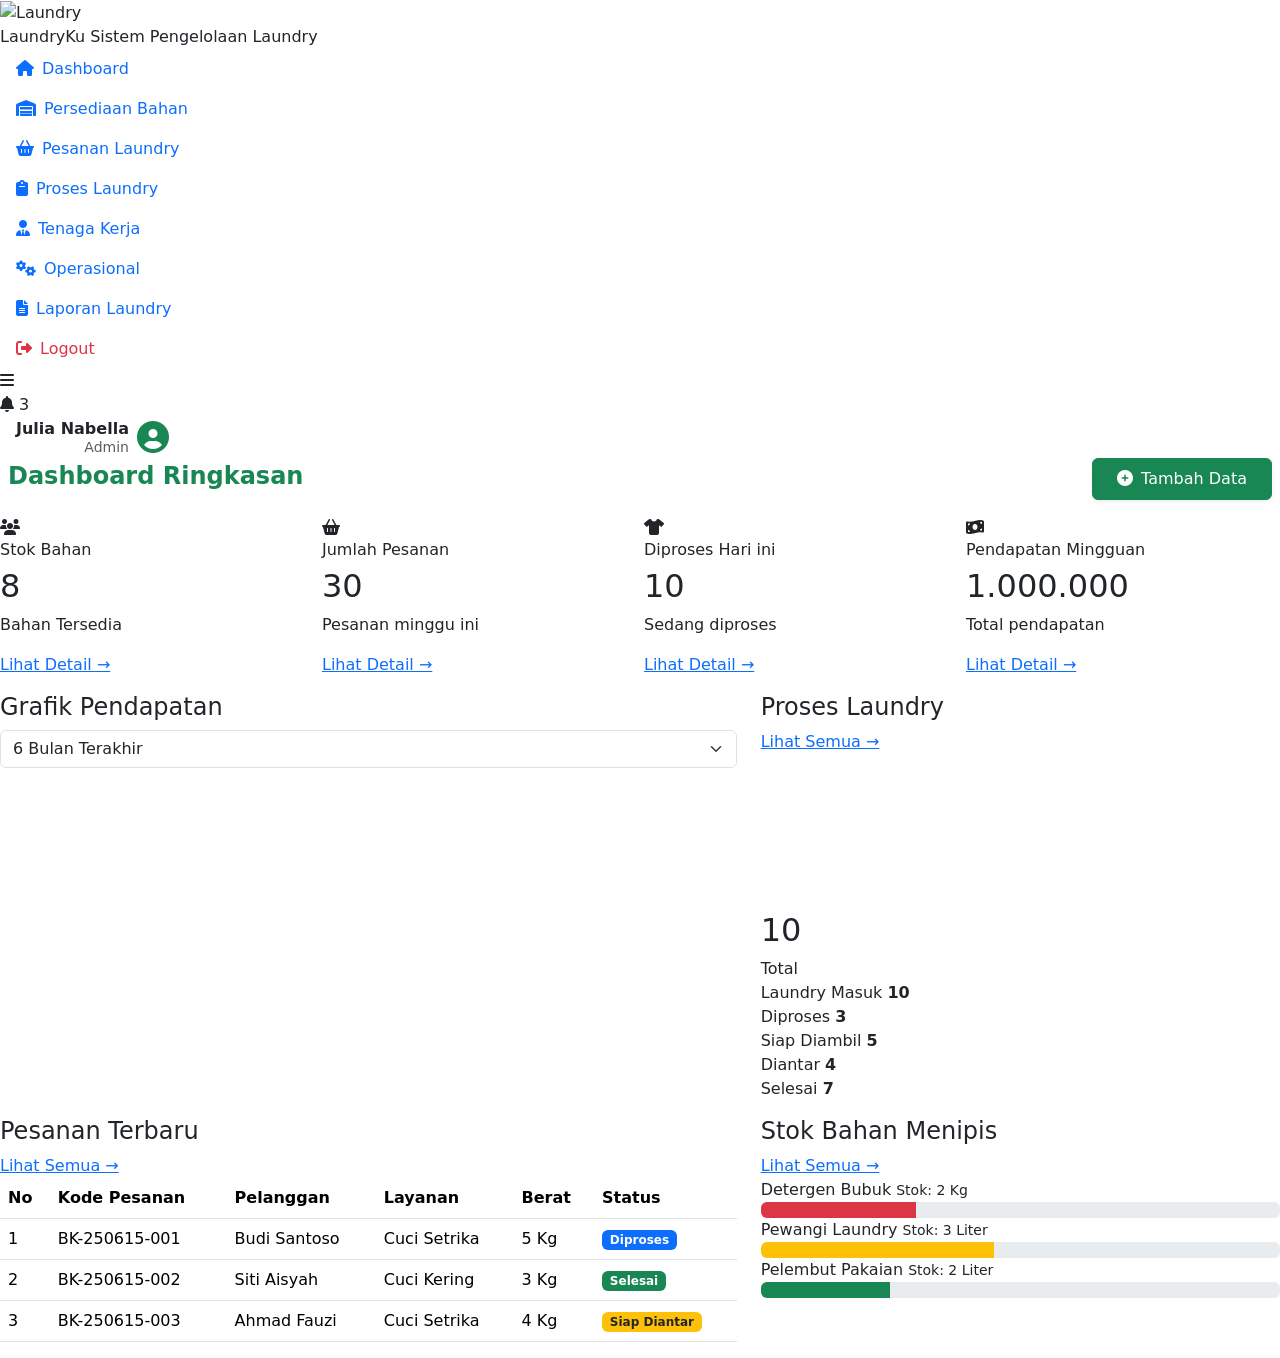
==== index.html @ 06c79a30 "Add files via upload" ====
<!DOCTYPE html>
<html lang="id">
<head>

<meta charset="UTF-8">
<meta name="viewport" content="width=device-width, initial-scale=1">

<title>Dashboard LaundryKu</title>

<link href="https://cdn.jsdelivr.net/npm/bootstrap@5.3.3/dist/css/bootstrap.min.css" rel="stylesheet">

<link rel="stylesheet" href="css/style.css">

<link rel="stylesheet"
href="https://cdnjs.cloudflare.com/ajax/libs/font-awesome/6.5.2/css/all.min.css">
</head>

<body>

<div class="sidebar">

<div class="logo">
        <div class="logo-brand">
            <img src="https://cdn-icons-png.flaticon.com/512/3003/3003984.png" alt="Laundry" class="logo-img">
            <div class="logo-text">
                LaundryKu
                <span>Sistem Pengelolaan Laundry</span>
            </div>
        </div>
    </div>
<nav class="nav flex-column">

<a class="nav-link active" href="index.html">
<i class="fa fa-house me-2"></i>Dashboard
</a>

<a class="nav-link" href="persediaanbahan.html">
<i class="fa fa-warehouse me-2"></i>Persediaan Bahan
</a>

<a class="nav-link" href="pesanan.html">
<i class="fa fa-basket-shopping me-2"></i>Pesanan Laundry
</a>

<a class="nav-link" href="proses.html">
<i class="fa fa-clipboard me-2"></i>Proses Laundry
</a>

<a class="nav-link" href="tenagakerja.html">
    <i class="fa fa-user-tie me-2"></i>Tenaga Kerja
</a>

<a class="nav-link" href="operasional.html">
    <i class="fa fa-cogs me-2"></i>Operasional
</a>

<a class="nav-link" href="laporan.html">
<i class="fa fa-file-lines me-2"></i>Laporan Laundry
</a>

<a class="nav-link text-danger" href="logout.html">
<i class="fa fa-right-from-bracket me-2"></i>Logout
</a>

</nav>
</div>

<div class="main">

<!-- HEADER -->
<div class="dashboard-header">

    <div class="header-left">
    <div class="dashboard-title">
        <i class="fa-solid fa-bars"></i>
    </div>
</div>

    <div class="header-right">

        <div class="notification">
            <i class="fa-solid fa-bell"></i>
            <span>3</span>
        </div>
        <div class="d-flex align-items-center ms-3">
            <div class="text-end me-2">
                <div class="fw-bold">Julia Nabella</div>
                <small class="text-muted d-block" style="margin-top: -4px;">Admin</small>
            </div>
                <i class="fa-solid fa-circle-user fa-2x text-success"></i>
        </div>

    </div>

</div>

<div class="d-flex justify-content-between align-items-center mb-3 px-2">
    <div>
        <h4 class="fw-bold mb-1 text-success">Dashboard Ringkasan</h4>
    </div>
    <a href="booking.html" class="btn btn-success px-4 py-2 shadow-sm">
        <i class="fa fa-plus-circle me-2"></i>Tambah Data
    </a>
</div>

<!-- KARTU STATISTIK -->
<div class="row g-2">

<div class="col-lg-3 col-md-6">

<div class="modern-card">

<div class="card-icon green">
<i class="fa-solid fa-users"></i>
</div>

<div class="card-content">
<h6>Stok Bahan</h6>
<h2>8</h2>
<p>Bahan Tersedia</p>
<a href="#">Lihat Detail →</a>
</div>

</div>

</div>

<div class="col-lg-3 col-md-6">

<div class="modern-card">

<div class="card-icon blue">
<i class="fa-solid fa-basket-shopping"></i>
</div>

<div class="card-content">
<h6>Jumlah Pesanan</h6>
<h2>30</h2>
<p>Pesanan minggu ini</p>
<a href="#">Lihat Detail →</a>
</div>

</div>

</div>

<div class="col-lg-3 col-md-6">

<div class="modern-card">

<div class="card-icon orange">
<i class="fa-solid fa-shirt"></i>
</div>

<div class="card-content">
<h6>Diproses Hari ini</h6>
<h2 id="totalDiproses">10</h2>
<p>Sedang diproses</p>
<a href="#">Lihat Detail →</a>
</div>

</div>

</div>

<div class="col-lg-3 col-md-6">

<div class="modern-card">

<div class="card-icon purple">
<i class="fa-solid fa-money-bill-wave"></i>
</div>

<div class="card-content">
<h6>Pendapatan Mingguan</h6>
<h2 id="totalPendapatan">1.000.000</h2>
<p>Total pendapatan</p>
<a href="#">Lihat Detail →</a>
</div>

</div>

</div>

</div>

<!-- GRAFIK + STATUS -->
<div class="row mt-3">

<div class="col-lg-7">

<div class="dashboard-box">

<div class="box-header">

<h4>Grafik Pendapatan</h4>

<select class="form-select">
<option>6 Bulan Terakhir</option>
</select>

</div>

<canvas id="incomeChart"></canvas>

</div>

</div>

<div class="col-lg-5">

<div class="dashboard-box">

<div class="box-header">
<h4>Proses Laundry</h4>
<a href="proses.html">Lihat Semua →</a>
</div>

<div class="status-wrapper">

<div class="chart-side">

<canvas id="statusChart"></canvas>

<div class="chart-center">
<h2 id="totalStatus">10</h2>
<span>Total</span>
</div>

</div>

<div class="status-list">

<div>
<span class="dot blue"></span>
Laundry Masuk
<strong id="masukCount">10</strong>
</div>

<div>
<span class="dot purple"></span>
Diproses
<strong id="diprosesCount">3</strong>
</div>

<div>
<span class="dot orange"></span>
Siap Diambil
<strong id="siapCount">5</strong>
</div>

<div>
<span class="dot green"></span>
Diantar
<strong id="antarCount">4</strong>
</div>

<div>
<span class="dot gray"></span>
Selesai
<strong id="selesaiCount">7</strong>
</div>

</div>
</div>


</div>

</div>

</div>

<!-- BOOKING + STOK -->
<div class="row mt-3">

<div class="col-lg-7">

<div class="dashboard-box">

<div class="box-header">

<h4>Pesanan Terbaru</h4>

<a href="#">Lihat Semua →</a>

</div>

<table class="table align-middle">

<thead>
<tr>
<th>No</th>
<th>Kode Pesanan</th>
<th>Pelanggan</th>
<th>Layanan</th>
<th>Berat</th>
<th>Status</th>
</tr>
</thead>

<tbody>

<tr>
<td>1</td>
<td>BK-250615-001</td>
<td>Budi Santoso</td>
<td>Cuci Setrika</td>
<td>5 Kg</td>
<td>
<span class="badge bg-primary">
Diproses
</span>
</td>
</tr>

<tr>
<td>2</td>
<td>BK-250615-002</td>
<td>Siti Aisyah</td>
<td>Cuci Kering</td>
<td>3 Kg</td>
<td>
<span class="badge bg-success">
Selesai
</span>
</td>
</tr>

<tr>
<td>3</td>
<td>BK-250615-003</td>
<td>Ahmad Fauzi</td>
<td>Cuci Setrika</td>
<td>4 Kg</td>
<td>
<span class="badge bg-warning text-dark">
Siap Diantar
</span>
</td>
</tr>

</tbody>

</table>

</div>

</div>

<div class="col-lg-5">

<div class="dashboard-box">

<div class="box-header">

<h4>Stok Bahan Menipis</h4>

<a href="#">Lihat Semua →</a>

</div>

<div class="stock-item">

<div class="stock-head">
<span>Detergen Bubuk</span>
<small>Stok: 2 Kg</small>
</div>

<div class="progress">
<div class="progress-bar bg-danger" style="width:30%"></div>
</div>

</div>

<div class="stock-item">

<div class="stock-head">
<span>Pewangi Laundry</span>
<small>Stok: 3 Liter</small>
</div>

<div class="progress">
<div class="progress-bar bg-warning" style="width:45%"></div>
</div>

</div>

<div class="stock-item">

<div class="stock-head">
<span>Pelembut Pakaian</span>
<small>Stok: 2 Liter</small>
</div>

<div class="progress">
<div class="progress-bar bg-success" style="width:25%"></div>
</div>

</div>

</div>

</div>

</div>

</div>
<script src="https://cdn.jsdelivr.net/npm/chart.js"></script>

<script>
new Chart(
document.getElementById('incomeChart'),
{
type:'line',
data:{
labels:['Jan','Feb','Mar','Apr','Mei','Jun'],
datasets:[{
data:[2.1,2.8,3.6,4.2,4.8,5.4],
borderColor:'#16a34a',
backgroundColor:'rgba(22,163,74,.12)',
fill:true,
tension:.4,
pointBackgroundColor:'#16a34a'
}]
},
options:{
plugins:{
legend:{
display:false
}
},
responsive:true
}
}
);

new Chart(
document.getElementById('statusChart'),
{
type:'doughnut',
data:{
labels:['Masuk','Diproses','Siap','Diantar','Selesai'],
datasets:[{
data:[12,18,10,5,3],
backgroundColor:[
'#2563eb',
'#7c3aed',
'#f97316',
'#16a34a',
'#94a3b8'
],
borderWidth:0
}]
},
options:{
plugins:{
legend:{
display:false
}
},
cutout:'70%'
}
}
);

const bookings =
JSON.parse(localStorage.getItem("bookings")) || [];

let masuk = 0;
let diproses = 0;
let siap = 0;
let antar = 0;
let selesai = 0;
let pendapatan = 0;

bookings.forEach(item=>{

    pendapatan +=
    parseInt(
        String(item.total).replace(/[^\d]/g,'')
    ) || 0;

    if(item.statusLaundry==="Booking Baru")
        masuk++;

    if(
        item.statusLaundry==="Proses Pencucian" ||
        item.statusLaundry==="Proses Pengeringan" ||
        item.statusLaundry==="Proses Setrika" ||
        item.statusLaundry==="Proses Packing"
    )
        diproses++;

    if(item.statusLaundry==="Siap Diambil")
        siap++;

    if(item.statusLaundry==="Dalam Pengantaran")
        antar++;

    if(item.statusLaundry==="Selesai")
        selesai++;
});

document.getElementById("totalBooking").textContent =
bookings.length;

document.getElementById("totalDiproses").textContent =
diproses;

document.getElementById("totalPendapatan").textContent =
"Rp " + pendapatan.toLocaleString("id-ID");

document.getElementById("totalStatus").textContent =
bookings.length;

document.getElementById("masukCount").textContent =
masuk;

document.getElementById("diprosesCount").textContent =
diproses;

document.getElementById("siapCount").textContent =
siap;

document.getElementById("antarCount").textContent =
antar;

document.getElementById("selesaiCount").textContent =
selesai;
</script>

</body>
</html>
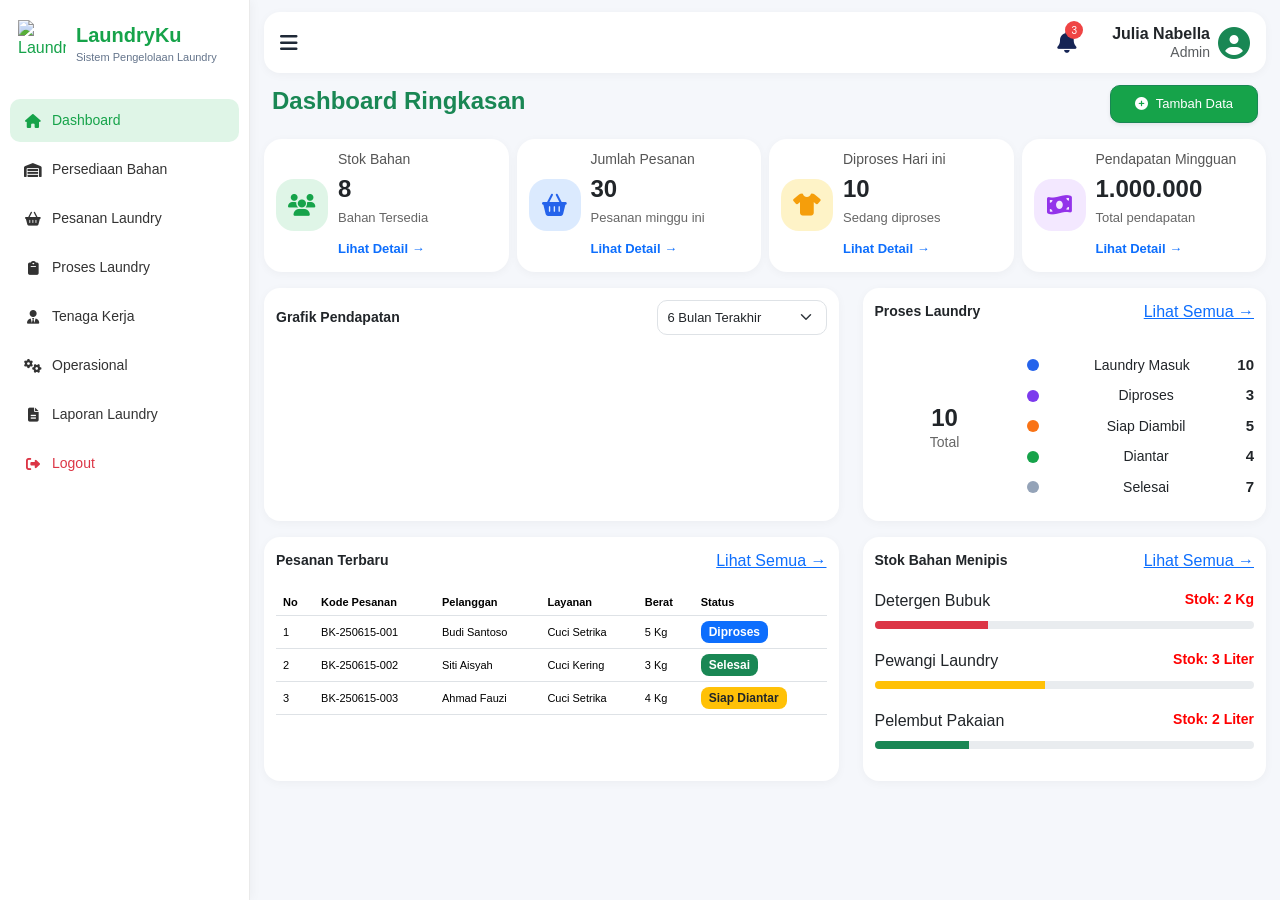
==== commit 21bb10d8: "Add files via upload" ====
--- a/index.html
+++ b/index.html
@@ -9,8 +9,8 @@
 
 <link href="https://cdn.jsdelivr.net/npm/bootstrap@5.3.3/dist/css/bootstrap.min.css" rel="stylesheet">
 
-<link rel="stylesheet" href="css/style.css">
-
+<link rel="stylesheet" href="style.css">
+<link rel="stylesheet" href="status-extras.css">
 <link rel="stylesheet"
 href="https://cdnjs.cloudflare.com/ajax/libs/font-awesome/6.5.2/css/all.min.css">
 </head>
@@ -135,7 +135,7 @@
 
 <div class="card-content">
 <h6>Jumlah Pesanan</h6>
-<h2>30</h2>
+<h2 id="totalBooking">30</h2>
 <p>Pesanan minggu ini</p>
 <a href="#">Lihat Detail →</a>
 </div>
--- a/style.css
+++ b/style.css
@@ -0,0 +1,1069 @@
+.dashboard-title{
+    display:flex;
+    align-items:center;
+    gap:12px;
+}
+
+.dashboard-title .fa-bars{
+    font-size:20px;
+    color:#1f2937;
+    cursor:pointer;
+}
+
+.dashboard-title h1{
+    margin:0;
+    font-size:24px;
+    font-weight:700;
+}
+
+.dashboard-title p{
+    margin:0;
+    color:#64748b;
+    font-size:13px;
+}
+
+body{
+    background:#f5f7fb;
+    font-family:'Segoe UI',sans-serif;
+}
+
+.sidebar{
+    width:250px;
+    height:100vh;
+    background:white;
+    position:fixed;
+    left:0;
+    top:0;
+    border-right:1px solid #eaeaea;
+    z-index:1000;
+}
+
+.logo{
+    padding:20px 25px 20px 25px;
+    color:#16a34a;
+}
+
+.logo-brand{
+    display:flex;
+    align-items:center;
+    gap:12px;
+}
+
+.logo-img{
+    width:48px;
+    height:48px;
+    flex-shrink:0;
+}
+
+.logo-text{
+    font-size:22px;
+    font-weight:700;
+    line-height:1.1;
+}
+
+.logo-text span{
+    display:block;
+    font-size:13px;
+    color:#666;
+    font-weight:400;
+}
+
+.sidebar .nav-link{
+    color:#333;
+    padding:12px 16px;
+    margin:6px 10px;
+    border-radius:10px;
+}
+
+.sidebar .nav-link:hover,
+.sidebar .nav-link.active{
+    background:#dff5e7;
+    color:#16a34a;
+}
+
+.main{
+    margin-left:250px;
+    padding:12px 14px;
+    position:relative;
+}
+
+.topbar{
+    background:white;
+    padding:15px 25px;
+    border-radius:15px;
+    margin-bottom:25px;
+}
+
+.card-stats{
+    border:none;
+    border-radius:20px;
+    box-shadow:0 2px 10px rgba(0,0,0,.05);
+}
+
+.icon-box{
+    width:70px;
+    height:70px;
+    border-radius:20px;
+    display:flex;
+    align-items:center;
+    justify-content:center;
+    font-size:28px;
+}
+
+.green{
+    background:#dff5e7;
+    color:#16a34a;
+}
+
+.blue{
+    background:#dbeafe;
+    color:#2563eb;
+}
+
+.orange{
+    background:#fef3c7;
+    color:#f59e0b;
+}
+
+.purple{
+    background:#f3e8ff;
+    color:#9333ea;
+}
+
+.table-box{
+    background:white;
+    padding:25px;
+    border-radius:20px;
+    box-shadow:0 2px 10px rgba(0,0,0,.05);
+}
+
+.badge-proses{
+    background:#dbeafe;
+    color:#2563eb;
+}
+
+.badge-selesai{
+    background:#dcfce7;
+    color:#16a34a;
+}
+
+.badge-tunggu{
+    background:#fef3c7;
+    color:#f59e0b;
+}
+
+.summary{
+    background:white;
+    border-radius:20px;
+    padding:25px;
+    margin-top:20px;
+}
+
+.btn-success{
+    background:#16a34a;
+}
+
+.table{
+    margin-bottom:0;
+}
+
+.table thead th{
+    font-weight:600;
+}
+
+.modal-content{
+    border:none;
+    border-radius:20px;
+}
+
+.form-control,
+.form-select{
+    border-radius:10px;
+    padding:7px 10px;
+    font-size:13px;
+}
+
+.form-label{
+    font-size:13px;
+    font-weight:600;
+}
+
+.btn{
+    border-radius:10px;
+    padding:6px 12px;
+    font-size:13px;
+}
+
+.btn-warning{
+    color:white;
+}
+
+.badge{
+    padding:5px 8px;
+    border-radius:8px;
+    font-size:12px;
+}
+
+.table-hover tbody tr:hover{
+    background:#f8fafc;
+}
+
+.content-box{
+    background:white;
+    padding:10px;
+    border-radius:16px;
+    box-shadow:0 2px 10px rgba(0,0,0,.05);
+    margin-bottom:10px;
+}
+
+.table td,
+.table th{
+    padding:8px 10px;
+    vertical-align:middle;
+    font-size:13px;
+}
+
+.table-hover tbody tr:hover{
+    background:#f8fafc;
+}
+
+.table-responsive{
+    overflow-x:auto;
+}
+
+.table-responsive-box{
+    overflow-x:auto;
+    margin:0;
+    padding:0;
+    width:100%;
+}
+
+.table-responsive-box table{
+    width:100%;
+    min-width:0;
+}
+
+#bookingTable td,
+#bookingTable th{
+    white-space: normal;
+    word-break: break-word;
+}
+
+#bookingTable td:last-child {
+    white-space: normal;
+    min-width: 140px;
+}
+
+#bookingTable td:last-child .d-flex {
+    flex-wrap: wrap;
+    gap: 0.4rem;
+}
+
+#bookingTable td:last-child .btn {
+    min-width: 42px;
+}
+
+#bookingTable td:nth-child(2){
+    min-width:100px;
+}
+
+#bookingTable td:nth-child(3){
+    min-width:90px;
+}
+
+#bookingTable td:nth-child(4){
+    min-width:85px;
+}
+
+.persediaan-header{
+    border-bottom:2px solid #16a34a;
+    padding-bottom:15px;
+}
+
+.persediaan-title{
+    color:#16a34a;
+    font-weight:700;
+    margin:0;
+    font-size:22px;
+}
+
+.persediaan-subtitle{
+    color:#666;
+    font-size:14px;
+    margin:8px 0 0 0;
+}
+
+.booking-header{
+    border-bottom:2px solid #16a34a;
+    padding-bottom:15px;
+}
+
+.booking-title{
+    color:#16a34a;
+    font-weight:700;
+    margin:0;
+    font-size:22px;
+}
+
+.booking-subtitle{
+    color:#666;
+    font-size:14px;
+    margin:8px 0 0 0;
+}
+
+#bookingTable td:nth-child(5){
+    min-width:180px;
+}
+
+#bookingTable td:nth-child(7){
+    min-width:130px;
+}
+
+.booking-header{
+    border-bottom:2px solid #16a34a;
+    padding-bottom:15px;
+}
+
+.booking-title{
+    color:#16a34a;
+    font-weight:700;
+    margin:0;
+    font-size:22px;
+}
+
+.booking-subtitle{
+    color:#666;
+    font-size:14px;
+    margin:8px 0 0 0;
+}
+
+/* ===== DASHBOARD BARU ===== */
+
+.dashboard-card{
+    background:#fff;
+    border:none;
+    border-radius:25px;
+    box-shadow:0 2px 15px rgba(0,0,0,.05);
+}
+
+.welcome-box{
+    background:white;
+    padding:25px 35px;
+    border-radius:25px;
+    margin-bottom:25px;
+    box-shadow:0 2px 10px rgba(0,0,0,.05);
+}
+
+.welcome-box h2{
+    font-weight:700;
+    color:#172554;
+}
+
+.welcome-box p{
+    color:#6b7280;
+    margin-bottom:0;
+}
+
+.stat-card{
+    background:white;
+    border-radius:25px;
+    padding:25px;
+    box-shadow:0 2px 10px rgba(0,0,0,.05);
+    height:100%;
+}
+
+.stat-icon{
+    width:85px;
+    height:85px;
+    border-radius:25px;
+    display:flex;
+    justify-content:center;
+    align-items:center;
+    font-size:35px;
+}
+
+.graph-box,
+.status-box,
+.booking-box,
+.stock-box{
+    background:white;
+    border-radius:25px;
+    padding:25px;
+    box-shadow:0 2px 10px rgba(0,0,0,.05);
+}
+
+.status-list li{
+    display:flex;
+    justify-content:space-between;
+    margin-bottom:15px;
+    list-style:none;
+}
+
+.stock-item{
+    margin-bottom:20px;
+}
+
+.stock-item p{
+    margin-bottom:6px;
+    font-size:14px;
+}
+
+.progress{
+    height:8px;
+    border-radius:20px;
+}
+
+.booking-box table{
+    font-size:14px;
+}
+
+.booking-box .badge{
+    padding:8px 12px;
+}
+
+
+/* =========================
+   DASHBOARD MODERN
+========================= */
+
+.main{
+    margin-left:250px;
+    padding:10px 12px;
+    background:#f5f7fb;
+}
+
+/* HEADER */
+
+.dashboard-header{
+    background:#fff;
+    border-radius:16px;
+    padding:10px 16px;
+    margin-bottom:12px;
+
+    display:flex;
+    justify-content:space-between;
+    align-items:center;
+
+    box-shadow:0 2px 10px rgba(0,0,0,.04);
+}
+
+.header-left h1{
+    font-size:26px;
+    font-weight:700;
+    display:flex;
+    align-items:center;
+    gap:8px;
+}
+
+
+.header-left p{
+    color:#6b7280;
+    margin:0;
+}
+
+.header-right{
+    display:flex;
+    align-items:center;
+    gap:20px;
+}
+
+.header-right img{
+    width:65px;
+    height:65px;
+    border-radius:50%;
+}
+
+.notification{
+    position:relative;
+    font-size:22px;
+    color:#162454;
+}
+
+.notification span{
+    position:absolute;
+    top:-5px;
+    right:-7px;
+
+    background:#ef4444;
+    color:white;
+
+    width:18px;
+    height:18px;
+
+    display:flex;
+    align-items:center;
+    justify-content:center;
+
+    border-radius:50%;
+    font-size:10px;
+}
+
+/* CARD */
+
+.modern-card{
+    background:#fff;
+    border-radius:18px;
+    padding:12px;
+    display:flex;
+    gap:10px;
+    align-items:center;
+
+    min-height:88px;
+
+    box-shadow:0 2px 10px rgba(0,0,0,.04);
+}
+
+.card-icon{
+    width:52px;
+    height:52px;
+
+    border-radius:18px;
+
+    display:flex;
+    align-items:center;
+    justify-content:center;
+
+    font-size:22px;
+}
+
+.card-content h6{
+    font-size:14px;
+    color:#555;
+}
+
+.card-content h2{
+    font-size:24px;
+    font-weight:700;
+    margin:4px 0;
+}
+
+.card-content h3{
+    font-size:30px;
+    font-weight:700;
+}
+
+.card-content p{
+    font-size:13px;
+    color:#666;
+    margin-bottom:8px;
+}
+
+.card-content a{
+    text-decoration:none;
+    font-size:13px;
+    font-weight:600;
+}
+
+/* BOX */
+
+.dashboard-box{
+    background:white;
+    border-radius:16px;
+    padding:12px;
+    box-shadow:0 2px 10px rgba(0,0,0,.04);
+    height:100%;
+}
+
+.box-header{
+    display:flex;
+    justify-content:space-between;
+    align-items:center;
+    margin-bottom:16px;
+}
+
+.box-header h4{
+    margin:0;
+    font-weight:700;
+    font-size:14px;
+}
+
+.box-header select{
+    width:170px;
+}
+
+@media(max-width:768px){
+    .box-header{
+        margin-bottom:12px;
+    }
+}
+
+/* STATUS */
+
+.status-wrapper{
+    display:flex;
+    gap:12px;
+    align-items:center;
+}
+
+.chart-side{
+    width:140px;
+    position:relative;
+}
+
+.chart-center{
+    position:absolute;
+    top:50%;
+    left:50%;
+
+    transform:translate(-50%,-50%);
+    text-align:center;
+}
+
+.chart-center h2{
+    margin:0;
+    font-weight:700;
+}
+
+.chart-center span{
+    color:#666;
+    font-size:14px;
+}
+
+.status-list{
+    flex:1;
+}
+
+.status-list div{
+    display:flex;
+    justify-content:space-between;
+    margin-bottom:8px;
+    font-size:13px;
+}
+
+/* Align Proses Laundry visuals with dashboard cards */
+.dashboard-box .chart-center h2{
+    font-size:24px;
+    line-height:1;
+}
+
+.dashboard-box .status-list div{
+    align-items:center;
+    font-size:14px;
+}
+
+.dashboard-box .status-list strong{
+    font-weight:700;
+    font-size:15px;
+}
+
+/* Geser isi kotak sedikit ke bawah untuk memberi ruang */
+.dashboard-box .status-wrapper{
+    padding-top:12px;
+}
+
+@media(max-width:768px){
+    .dashboard-box .status-wrapper{
+        padding-top:8px;
+    }
+}
+
+.dot{
+    width:12px;
+    height:12px;
+    border-radius:50%;
+    display:inline-block;
+    margin-right:8px;
+}
+
+.dot.blue{
+    background:#2563eb;
+}
+
+.dot.purple{
+    background:#7c3aed;
+}
+
+/* Make small cards in proses.html match dashboard card spacing */
+.dashboard-box .card{
+    padding:18px;
+    border-radius:12px;
+    box-shadow:none;
+}
+
+.dashboard-box .card h5{
+    margin:0 0 6px 0;
+    font-size:15px;
+    font-weight:700;
+}
+
+.dashboard-box .card h2{
+    margin:0 0 6px 0;
+    font-weight:700;
+}
+
+.dashboard-box .card small{
+    display:block;
+    color:#6b7280;
+    font-size:13px;
+    margin-top:6px;
+}
+
+.dashboard-box .card.text-center .h-100{ /* fallback spacing */
+    padding-top:12px;
+}
+
+/* Status card variant using modern-card style */
+.modern-card.status-card{
+    padding:14px;
+    gap:12px;
+    align-items:center;
+    min-height:110px;
+}
+
+.modern-card.status-card .card-icon{
+    width:46px;
+    height:46px;
+    border-radius:12px;
+    font-size:18px;
+}
+
+.modern-card.status-card .card-content h6{
+    font-size:13px;
+    margin-bottom:4px;
+}
+
+.modern-card.status-card .card-content h2{
+    font-size:20px;
+}
+
+/* shrink icons and buttons inside dashboard boxes */
+.dashboard-box .fa{
+    font-size:18px;
+}
+
+.dashboard-box .btn{
+    padding:6px 10px;
+    font-size:13px;
+}
+
+.dot.orange{
+    background:#f97316;
+}
+
+.dot.green{
+    background:#16a34a;
+}
+
+.dot.gray{
+    background:#94a3b8;
+}
+
+/* STOCK */
+
+.stock-item{
+    margin-bottom:20px;
+}
+
+.stock-head{
+    display:flex;
+    justify-content:space-between;
+    margin-bottom:8px;
+}
+
+.stock-head small{
+    color:red;
+    font-weight:600;
+}
+
+.progress{
+    height:8px;
+    border-radius:20px;
+}
+
+/* TABLE */
+
+.table{
+    margin-bottom:0;
+}
+
+.table td,
+.table th{
+    vertical-align:middle;
+    font-size:11px;
+    padding:5px 7px;
+}
+
+/* RESPONSIVE */
+
+@media(max-width:1200px){
+
+.status-wrapper{
+    flex-direction:column;
+}
+
+.chart-side{
+    width:180px;
+}
+
+.header-left h1{
+    font-size:30px;
+}
+
+}
+
+@media(max-width:768px){
+
+.dashboard-header{
+    flex-direction:column;
+    align-items:flex-start;
+    gap:15px;
+}
+
+.sidebar{
+    position:relative;
+    width:100%;
+    height:auto;
+    border-right:none;
+    border-bottom:1px solid #eaeaea;
+}
+
+.main{
+    margin-left:0;
+    padding:12px;
+    zoom:0.88;
+}
+}
+.content-box{
+
+    background:#fff;
+
+    border-radius:20px;
+
+    padding:25px;
+
+    margin-bottom:25px;
+
+    box-shadow:0 8px 20px rgba(0,0,0,.08);
+
+}
+
+.nav-pills .nav-link{
+
+    border-radius:10px;
+
+    margin-right:10px;
+
+    font-weight:600;
+
+}
+
+.nav-pills .nav-link.active{
+
+    background:#16a34a;
+
+}
+
+.table thead{
+
+    background:#f4f6f9;
+
+}
+
+.table thead th{
+
+    font-weight:700;
+
+}
+
+.table td{
+
+    vertical-align:middle;
+
+}
+
+.table-hover tbody tr:hover{
+
+    background:#eefbf3;
+
+}
+
+.btn-sm{
+
+    border-radius:10px;
+
+}
+
+/* =========================================================
+   FINAL LAYOUT FIX - LAUNDRYKU
+   Sidebar tetap di kiri, konten di kanan, logo terkendali
+   ========================================================= */
+
+* {
+    box-sizing: border-box;
+}
+
+html,
+body {
+    margin: 0;
+    padding: 0;
+    width: 100%;
+    min-height: 100%;
+}
+
+body {
+    background: #f5f7fb;
+    font-family: "Segoe UI", Arial, sans-serif;
+    overflow-x: hidden;
+}
+
+/* SIDEBAR */
+.sidebar {
+    position: fixed !important;
+    top: 0 !important;
+    left: 0 !important;
+    width: 250px !important;
+    height: 100vh !important;
+    padding: 0 !important;
+    background: #fff !important;
+    border-right: 1px solid #eaeaea;
+    box-shadow: 2px 0 10px rgba(0, 0, 0, .04);
+    overflow-y: auto;
+    overflow-x: hidden;
+    z-index: 1000;
+}
+
+/* LOGO */
+.sidebar .logo {
+    width: 100%;
+    padding: 20px 18px !important;
+    margin: 0 0 8px 0 !important;
+}
+
+.sidebar .logo-brand {
+    display: flex !important;
+    align-items: center !important;
+    gap: 10px;
+    width: 100%;
+    min-width: 0;
+}
+
+.sidebar .logo-brand .logo-img {
+    display: block !important;
+    width: 48px !important;
+    height: 48px !important;
+    min-width: 48px !important;
+    max-width: 48px !important;
+    max-height: 48px !important;
+    object-fit: contain !important;
+    flex: 0 0 48px !important;
+}
+
+.sidebar .logo-text {
+    min-width: 0;
+    font-size: 20px;
+    font-weight: 700;
+    line-height: 1.15;
+    color: #16a34a;
+}
+
+.sidebar .logo-text span {
+    display: block;
+    margin-top: 4px;
+    font-size: 11px;
+    font-weight: 400;
+    line-height: 1.25;
+    color: #64748b;
+}
+
+/* NAVIGASI SIDEBAR */
+.sidebar .nav {
+    display: flex;
+    flex-direction: column;
+    width: 100%;
+    padding: 0 10px 18px;
+}
+
+.sidebar .nav-link {
+    display: flex !important;
+    align-items: center !important;
+    width: 100%;
+    margin: 3px 0 !important;
+    padding: 11px 12px !important;
+    border-radius: 10px;
+    color: #333;
+    font-size: 14px;
+    text-decoration: none;
+    white-space: nowrap;
+}
+
+.sidebar .nav-link i {
+    width: 22px;
+    min-width: 22px;
+    text-align: center;
+}
+
+.sidebar .nav-link:hover,
+.sidebar .nav-link.active {
+    background: #dff5e7;
+    color: #16a34a;
+}
+
+/* KONTEN UTAMA */
+.main {
+    position: relative;
+    margin-left: 250px !important;
+    width: calc(100% - 250px) !important;
+    min-width: 0;
+    min-height: 100vh;
+    padding: 12px 14px !important;
+    background: #f5f7fb;
+}
+
+/* HEADER */
+.dashboard-header {
+    display: flex;
+    justify-content: space-between;
+    align-items: center;
+    width: 100%;
+}
+
+/* Pastikan gambar umum tidak melampaui wadah.
+   Logo tetap memakai ukuran khusus di atas. */
+img {
+    max-width: 100%;
+}
+
+/* TABLET */
+@media (max-width: 991.98px) {
+    .sidebar {
+        width: 220px !important;
+    }
+
+    .main {
+        margin-left: 220px !important;
+        width: calc(100% - 220px) !important;
+    }
+
+    .sidebar .logo-text {
+        font-size: 18px;
+    }
+
+    .sidebar .logo-text span {
+        font-size: 10px;
+    }
+}
+
+/* MOBILE */
+@media (max-width: 767.98px) {
+    .sidebar {
+        position: relative !important;
+        width: 100% !important;
+        height: auto !important;
+        max-height: none;
+        border-right: 0;
+        border-bottom: 1px solid #eaeaea;
+    }
+
+    .main {
+        margin-left: 0 !important;
+        width: 100% !important;
+        padding: 12px !important;
+        zoom: 1 !important;
+    }
+
+    .dashboard-header {
+        flex-direction: column;
+        align-items: flex-start;
+        gap: 12px;
+    }
+}
--- a/status-extras.css
+++ b/status-extras.css
@@ -0,0 +1,66 @@
+/* =========================
+   STATUS CARD
+========================= */
+
+.status-card {
+    display: flex;
+    gap: 12px;
+    align-items: center;
+    border-radius: 12px;
+    padding: 12px;
+    background: #ffffff;
+    box-shadow: 0 2px 8px rgba(0, 0, 0, 0.04);
+}
+
+/* ICON STATUS */
+.status-icon {
+    width: 48px;
+    height: 48px;
+    min-width: 48px;
+    border-radius: 10px;
+
+    display: flex;
+    align-items: center;
+    justify-content: center;
+
+    font-size: 20px;
+    flex-shrink: 0;
+}
+
+/* NAMA STATUS */
+.status-name {
+    font-weight: 700;
+    margin: 0;
+}
+
+/* BADGE */
+.badge-modern {
+    display: inline-block;
+    border-radius: 8px;
+    padding: 6px 10px;
+    font-size: 12px;
+    font-weight: 600;
+}
+
+/* BADGE SUCCESS */
+.badge-modern.bg-success {
+    background: #dcfce7 !important;
+    color: #16a34a !important;
+}
+
+/* BADGE INFO */
+.badge-modern.bg-info {
+    background: #dbeafe !important;
+    color: #2563eb !important;
+}
+
+/* BADGE WARNING */
+.badge-modern.bg-warning {
+    background: #fef3c7 !important;
+    color: #f59e0b !important;
+}
+
+/* CARD STATUS BOOTSTRAP */
+.card.p-3 {
+    border-radius: 12px;
+}
